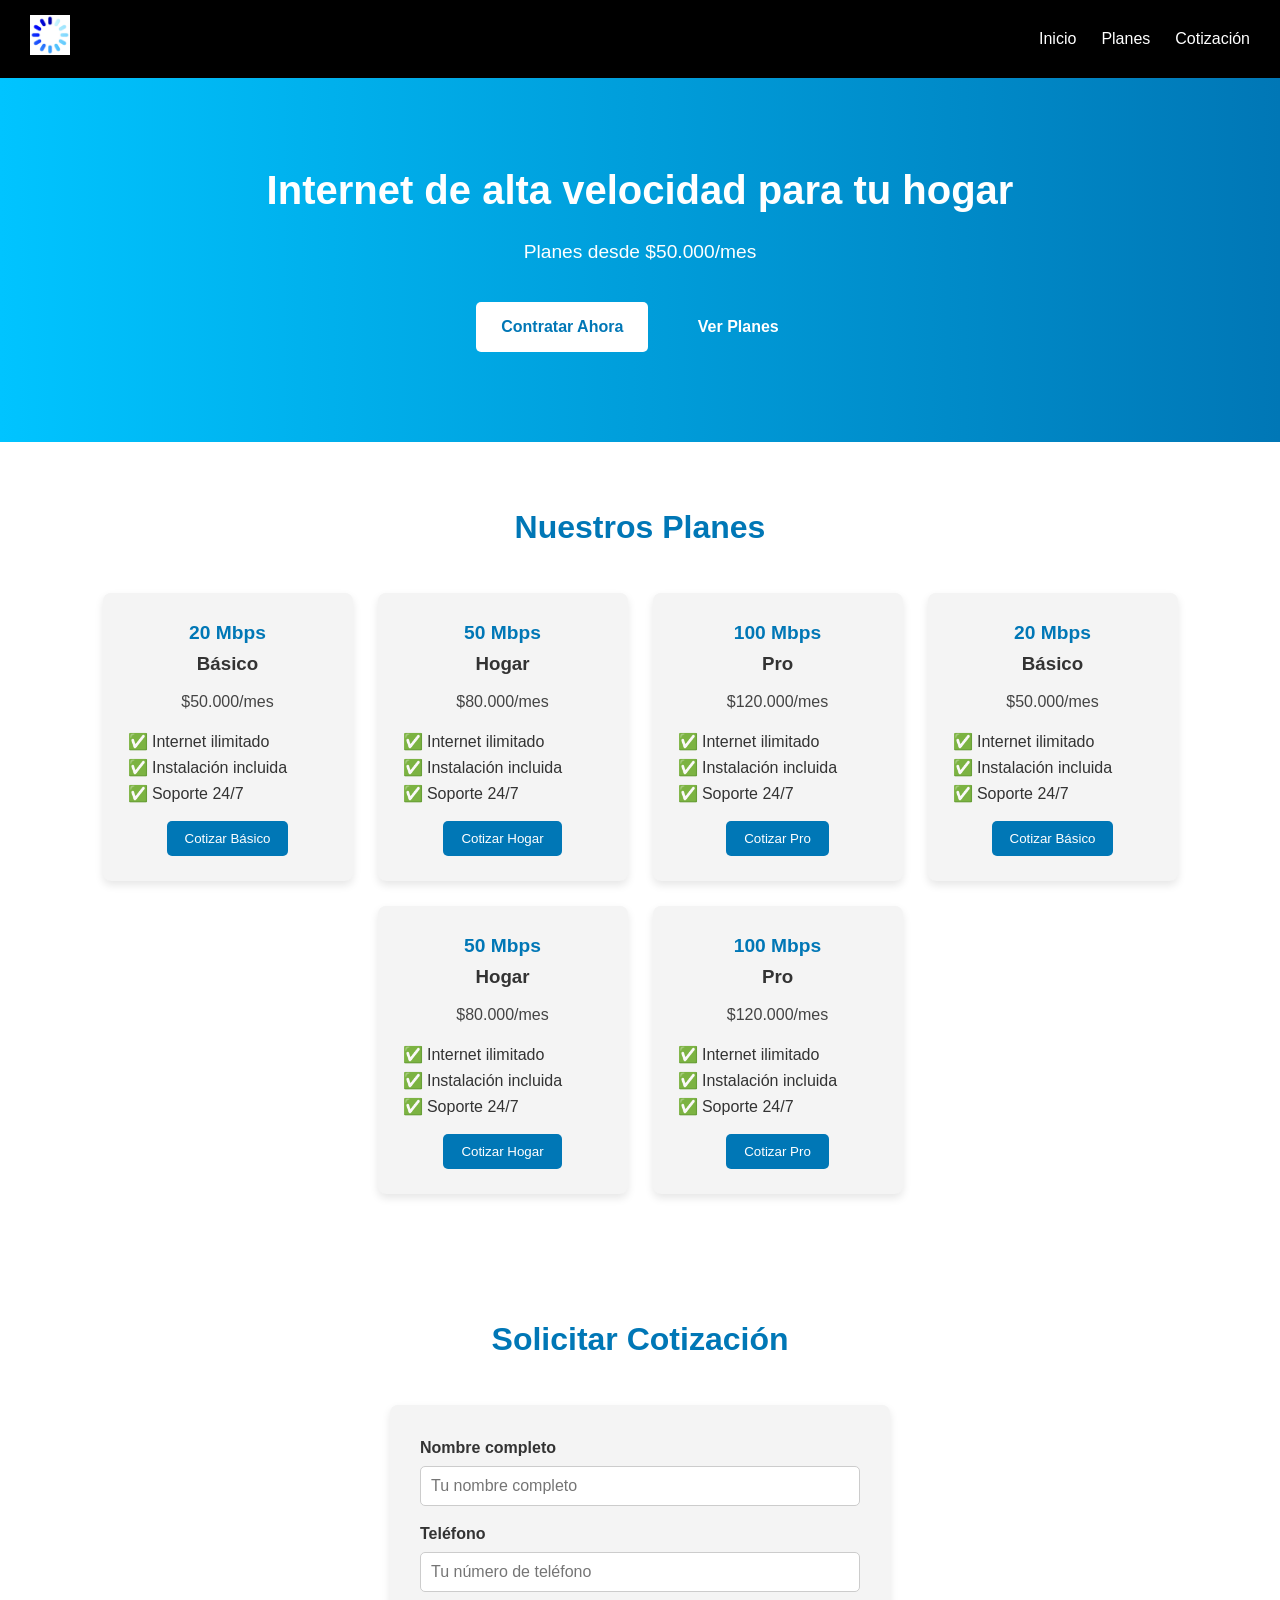
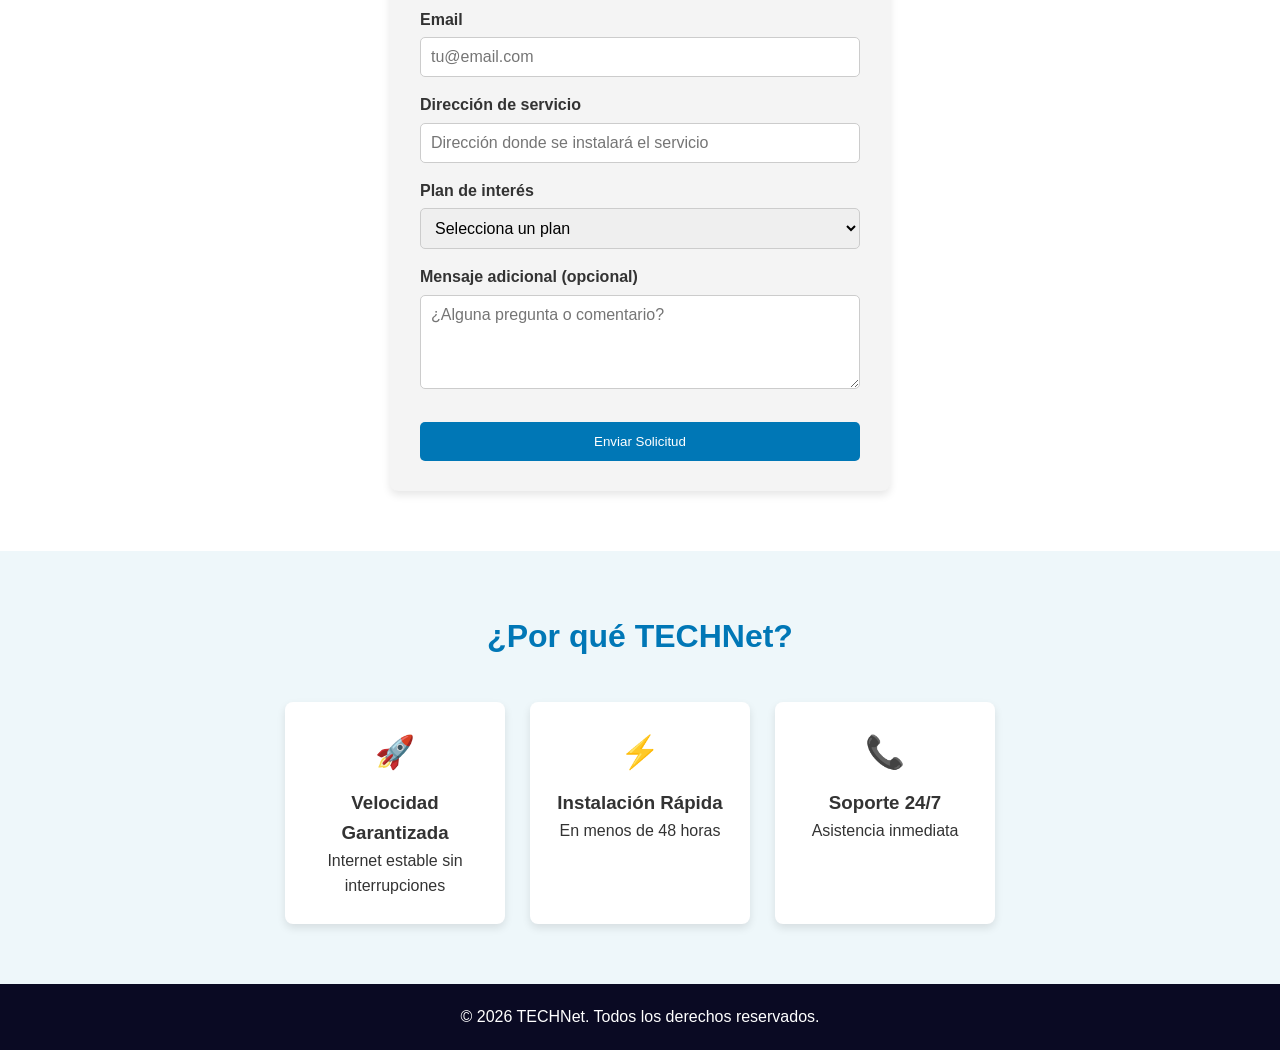
==== public/index.html @ 7743e464 "Inicio del proyecto: estructura base y modulos HTML" ====
<!doctype html>
<html lang="es">
  <head>
    <meta charset="UTF-8" />
    <meta name="viewport" content="width=device-width, initial-scale=1.0" />
    <title>TECHNet - Inicio</title>
    <link rel="stylesheet" href="styles.css" />
    <script src="script.js" defer></script>
  </head>
  <body>
    <!-- ================== NAVBAR ================== -->
    <nav class="navbar">
      <div class="logo">
        <img src="/assets/imagenes/cargando.png" alt="logo" />
      </div>
      <ul>
        <li><a href="#inicio">Inicio</a></li>
        <li><a href="#planes">Planes</a></li>
        <li><a href="#cotizacion">Cotización</a></li>
      </ul>
    </nav>

    <!-- ================== SECCIÓN INICIO ================== -->
    <section id="inicio" class="hero">
      <div class="hero-content">
        <h1>Internet de alta velocidad para tu hogar</h1>
        <p class="hero-subtitle">Planes desde $50.000/mes</p>
        <div class="hero-cta">
          <a href="#cotizacion" class="cta-primary">Contratar Ahora</a>
          <a href="#planes" class="cta-secondary">Ver Planes</a>
        </div>
      </div>
    </section>

    <!-- ================== SECCIÓN PLANES ================== -->
    <section id="planes" class="planes">
      <div class="container">
        <h2 class="section-title">Nuestros Planes</h2>
        <div class="plans-grid" id="plans-grid-index">
          <!-- Aquí se insertan los planes con JS -->
        </div>
      </div>
    </section>

    <!-- ================== SECCIÓN COTIZACIÓN ================== -->
    <section id="cotizacion" class="form-section">
      <div class="container">
        <h2 class="section-title">Solicitar Cotización</h2>
        <form id="form-cotizacion-index" class="form-cotizacion">
          <div class="form-group">
            <label for="nombre-index">Nombre completo</label>
            <input
              type="text"
              id="nombre-index"
              name="nombre"
              placeholder="Tu nombre completo"
              required
            />
          </div>

          <div class="form-group">
            <label for="telefono-index">Teléfono</label>
            <input
              type="tel"
              id="telefono-index"
              name="telefono"
              placeholder="Tu número de teléfono"
              required
            />
          </div>

          <div class="form-group">
            <label for="email-index">Email</label>
            <input
              type="email"
              id="email-index"
              name="email"
              placeholder="tu@email.com"
              required
            />
          </div>

          <div class="form-group">
            <label for="direccion-index">Dirección de servicio</label>
            <input
              type="text"
              id="direccion-index"
              name="direccion"
              placeholder="Dirección donde se instalará el servicio"
              required
            />
          </div>

          <div class="form-group">
            <label for="plan-index">Plan de interés</label>
            <select id="plan-index" name="plan" required>
              <option value="">Selecciona un plan</option>
              <option value="Básico">Básico - 20 Mbps - $50.000/mes</option>
              <option value="Hogar">Hogar - 50 Mbps - $80.000/mes</option>
              <option value="Pro">Pro - 100 Mbps - $120.000/mes</option>
            </select>
          </div>

          <div class="form-group">
            <label for="mensaje-index">Mensaje adicional (opcional)</label>
            <textarea
              id="mensaje-index"
              name="mensaje"
              rows="4"
              placeholder="¿Alguna pregunta o comentario?"
            ></textarea>
          </div>

          <button type="submit" class="submit-cta">Enviar Solicitud</button>
        </form>
      </div>
    </section>

    <!-- ================== SECCIÓN BENEFICIOS ================== -->
    <section class="benefits">
      <div class="container">
        <h2 class="section-title">¿Por qué TECHNet?</h2>
        <div class="benefits-grid">
          <div class="benefit">
            <div class="benefit-icon">🚀</div>
            <h3>Velocidad Garantizada</h3>
            <p>Internet estable sin interrupciones</p>
          </div>
          <div class="benefit">
            <div class="benefit-icon">⚡</div>
            <h3>Instalación Rápida</h3>
            <p>En menos de 48 horas</p>
          </div>
          <div class="benefit">
            <div class="benefit-icon">📞</div>
            <h3>Soporte 24/7</h3>
            <p>Asistencia inmediata</p>
          </div>
        </div>
      </div>
    </section>

    <!-- ================== FOOTER ================== -->
    <footer>
      <div class="container">
        <p>&copy; 2026 TECHNet. Todos los derechos reservados.</p>
      </div>
    </footer>

    <script src="script.js"></script>
  </body>
</html>
---- public/styles.css ----
/* Reset básico */
* {
  margin: 0;
  padding: 0;
  box-sizing: border-box;
}

body {
  font-family: "Segoe UI", Arial, sans-serif;
  line-height: 1.6;
  background: #f9f9f9;
  color: #333;
}

/* NAVBAR */
.navbar {
  display: flex;
  justify-content: space-between;
  align-items: center;
  background: #000000;
  padding: 15px 30px;
  color: #fff;
}

.navbar .logo img {
  height: 40px;
}

.navbar ul {
  list-style: none;
  display: flex;
  gap: 25px;
}

.navbar a {
  color: #fff;
  text-decoration: none;
  font-weight: 500;
}

.navbar a:hover {
  color: #00c4ff;
}

/* HERO */
.hero {
  background: linear-gradient(to right, #00c4ff, #0077b6);
  color: #fff;
  text-align: center;
  padding: 80px 20px;
}

.hero h1 {
  font-size: 2.5rem;
  margin-bottom: 15px;
}

.hero-subtitle {
  font-size: 1.2rem;
  margin-bottom: 25px;
}

.hero-cta a,
.hero-cta button {
  display: inline-block;
  margin: 10px;
  padding: 12px 25px;
  border: none;
  border-radius: 5px;
  cursor: pointer;
  font-weight: bold;
  text-decoration: none;
}

.cta-primary {
  background: #fff;
  color: #0077b6;
}

.cta-secondary {
  background: transparent;
  border: 2px solid #fff;
  color: #fff;
}

.cta-primary:hover,
.cta-secondary:hover {
  opacity: 0.8;
}

/* PLANES */
.planes {
  padding: 60px 20px;
  background: #fff;
}

.section-title {
  text-align: center;
  font-size: 2rem;
  margin-bottom: 40px;
  color: #0077b6;
}

.plans-grid {
  display: flex;
  flex-wrap: wrap;
  justify-content: center;
  gap: 25px;
}

.plan-card {
  background: #f4f4f4;
  border-radius: 8px;
  padding: 25px;
  width: 250px;
  text-align: center;
  box-shadow: 0 4px 8px rgba(0, 0, 0, 0.1);
  transition: transform 0.2s;
}

.plan-card:hover {
  transform: translateY(-5px);
}

.plan-speed {
  font-size: 1.2rem;
  font-weight: bold;
  color: #0077b6;
}

.plan-price {
  margin: 10px 0;
  font-size: 1rem;
  color: #444;
}

.plan-features {
  list-style: none;
  text-align: left;
  margin: 15px 0;
}

.plan-cta {
  display: inline-block;
  background: #0077b6;
  color: #fff;
  border: none;
  padding: 10px 18px;
  border-radius: 5px;
  cursor: pointer;
  text-decoration: none;
}

.plan-cta:hover {
  background: #005f87;
}

/* BENEFICIOS */
.benefits {
  padding: 60px 20px;
  background: #eef7fa;
}

.benefits-grid {
  display: flex;
  flex-wrap: wrap;
  justify-content: center;
  gap: 25px;
}

.benefit {
  background: #fff;
  border-radius: 8px;
  padding: 25px;
  width: 220px;
  text-align: center;
  box-shadow: 0 4px 8px rgba(0, 0, 0, 0.1);
}

.benefit-icon {
  font-size: 2rem;
  margin-bottom: 10px;
}

/* MODAL */
.modal-overlay {
  position: fixed;
  top: 0;
  left: 0;
  width: 100%;
  height: 100%;
  background: rgba(0, 0, 0, 0.6);
  display: flex;
  justify-content: center;
  align-items: center;
}

.modal {
  background: #fff;
  padding: 30px;
  border-radius: 8px;
  width: 350px;
  max-width: 90%;
}

.modal-close {
  background: transparent;
  border: none;
  font-size: 1.5rem;
  float: right;
  cursor: pointer;
}

.modal h2 {
  margin-bottom: 20px;
  color: #0077b6;
}

.modal form input {
  width: 100%;
  padding: 10px;
  margin: 8px 0;
  border: 1px solid #ccc;
  border-radius: 5px;
}

.submit-cta {
  background: #0077b6;
  color: #fff;
  border: none;
  padding: 12px;
  width: 100%;
  border-radius: 5px;
  cursor: pointer;
  margin-top: 10px;
}

.submit-cta:hover {
  background: #005f87;
}

.hidden {
  display: none;
}

/* FORMULARIO DE COTIZACIÓN */
.form-section {
  padding: 60px 20px;
  background: #fff;
}

.form-cotizacion {
  max-width: 500px;
  margin: 0 auto;
  background: #f4f4f4;
  padding: 30px;
  border-radius: 8px;
  box-shadow: 0 4px 8px rgba(0, 0, 0, 0.1);
}

.form-group {
  margin-bottom: 15px;
}

.form-group label {
  display: block;
  margin-bottom: 5px;
  font-weight: 600;
  color: #333;
}

.form-group input,
.form-group select,
.form-group textarea {
  width: 100%;
  padding: 10px;
  border: 1px solid #ccc;
  border-radius: 5px;
  font-family: inherit;
  font-size: 1rem;
}

.form-group input:focus,
.form-group select:focus,
.form-group textarea:focus {
  outline: none;
  border-color: #0077b6;
}

/* FOOTER */
footer {
  background: #0a0a23;
  color: #fff;
  text-align: center;
  padding: 20px;
}
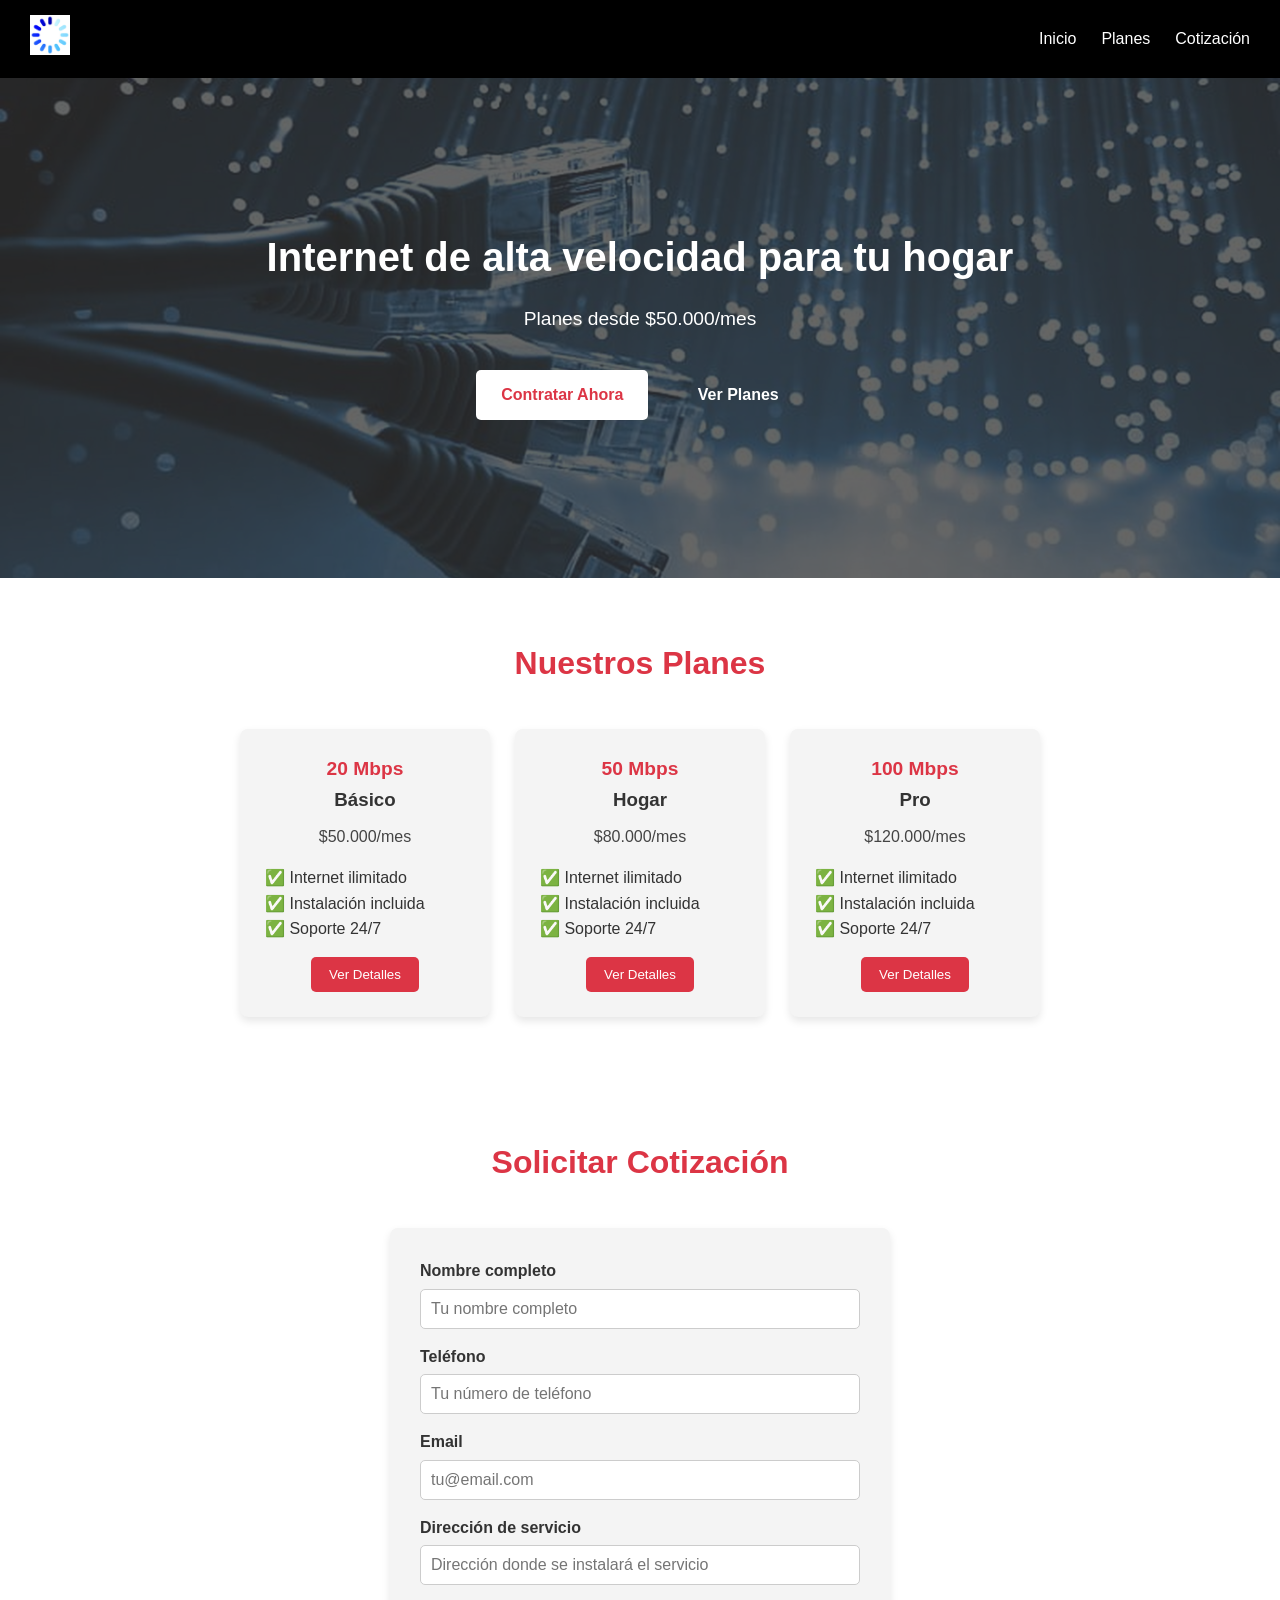
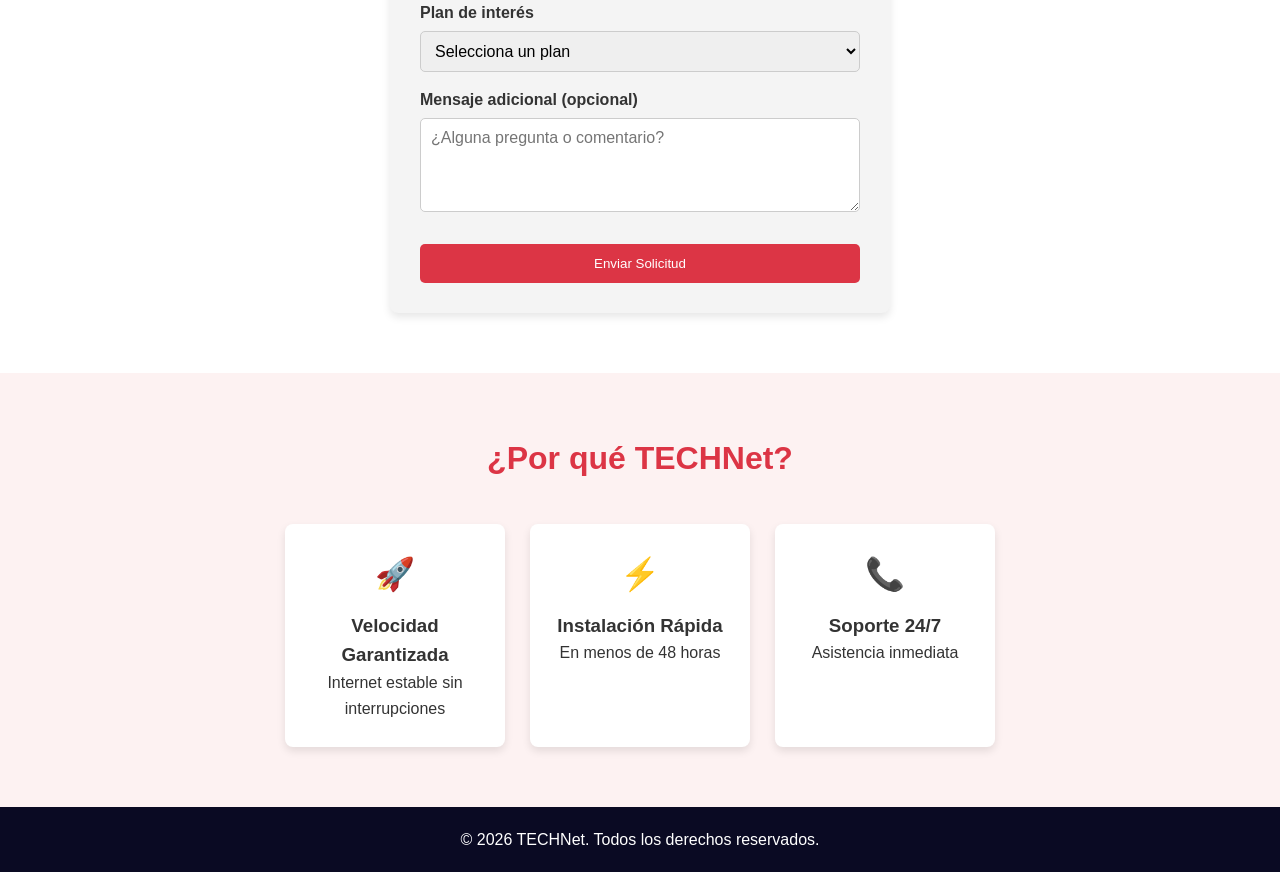
==== commit 6dd5f6ef: "Proyecto actualizado" ====
--- a/public/index.html
+++ b/public/index.html
@@ -5,7 +5,6 @@
     <meta name="viewport" content="width=device-width, initial-scale=1.0" />
     <title>TECHNet - Inicio</title>
     <link rel="stylesheet" href="styles.css" />
-    <script src="script.js" defer></script>
   </head>
   <body>
     <!-- ================== NAVBAR ================== -->
@@ -37,7 +36,7 @@
       <div class="container">
         <h2 class="section-title">Nuestros Planes</h2>
         <div class="plans-grid" id="plans-grid-index">
-          <!-- Aquí se insertan los planes con JS -->
+          <!-- Planes únicos generados por JS -->
         </div>
       </div>
     </section>
--- a/public/styles.css
+++ b/public/styles.css
@@ -39,15 +39,42 @@
 }
 
 .navbar a:hover {
-  color: #00c4ff;
+  color: #ff4757;
 }
 
 /* HERO */
 .hero {
-  background: linear-gradient(to right, #00c4ff, #0077b6);
+  background-image: url("../assets/imagenes/hero-bg.jpg");
+  background-size: cover;
+  background-position: center;
+  position: relative;
+  min-height: 500px;
+  display: flex;
+  align-items: center;
+  justify-content: center;
   color: #fff;
   text-align: center;
   padding: 80px 20px;
+}
+
+/* Esta capa pone el color rojo semitransparente encima de la imagen */
+.hero::before {
+  content: "";
+  position: absolute;
+  inset: 0;
+  background: rgba(
+    51,
+    51,
+    51,
+    0.75
+  ); /* 👈 el 0.75 controla qué tan difuminado se ve, entre 0 y 1 */
+  z-index: 0;
+}
+
+/* Esto asegura que el texto quede encima de la capa */
+.hero-content {
+  position: relative;
+  z-index: 1;
 }
 
 .hero h1 {
@@ -74,7 +101,7 @@
 
 .cta-primary {
   background: #fff;
-  color: #0077b6;
+  color: #dc3545;
 }
 
 .cta-secondary {
@@ -98,7 +125,7 @@
   text-align: center;
   font-size: 2rem;
   margin-bottom: 40px;
-  color: #0077b6;
+  color: #dc3545;
 }
 
 .plans-grid {
@@ -115,7 +142,32 @@
   width: 250px;
   text-align: center;
   box-shadow: 0 4px 8px rgba(0, 0, 0, 0.1);
-  transition: transform 0.2s;
+  transition:
+    transform 0.2s,
+    opacity 0.5s;
+  opacity: 0;
+  transform: translateY(20px);
+  cursor: pointer;
+}
+
+.plan-card.animate {
+  opacity: 1;
+  transform: translateY(0);
+}
+
+@keyframes fadeInUp {
+  from {
+    opacity: 0;
+    transform: translateY(20px);
+  }
+  to {
+    opacity: 1;
+    transform: translateY(0);
+  }
+}
+
+.plan-card {
+  animation: fadeInUp 0.5s ease forwards;
 }
 
 .plan-card:hover {
@@ -125,7 +177,7 @@
 .plan-speed {
   font-size: 1.2rem;
   font-weight: bold;
-  color: #0077b6;
+  color: #dc3545;
 }
 
 .plan-price {
@@ -142,7 +194,7 @@
 
 .plan-cta {
   display: inline-block;
-  background: #0077b6;
+  background: #dc3545;
   color: #fff;
   border: none;
   padding: 10px 18px;
@@ -152,13 +204,13 @@
 }
 
 .plan-cta:hover {
-  background: #005f87;
+  background: #c82333;
 }
 
 /* BENEFICIOS */
 .benefits {
   padding: 60px 20px;
-  background: #eef7fa;
+  background: #fdf2f2;
 }
 
 .benefits-grid {
@@ -213,7 +265,7 @@
 
 .modal h2 {
   margin-bottom: 20px;
-  color: #0077b6;
+  color: #dc3545;
 }
 
 .modal form input {
@@ -225,7 +277,7 @@
 }
 
 .submit-cta {
-  background: #0077b6;
+  background: #dc3545;
   color: #fff;
   border: none;
   padding: 12px;
@@ -236,7 +288,7 @@
 }
 
 .submit-cta:hover {
-  background: #005f87;
+  background: #c82333;
 }
 
 .hidden {
@@ -284,7 +336,7 @@
 .form-group select:focus,
 .form-group textarea:focus {
   outline: none;
-  border-color: #0077b6;
+  border-color: #dc3545;
 }
 
 /* FOOTER */
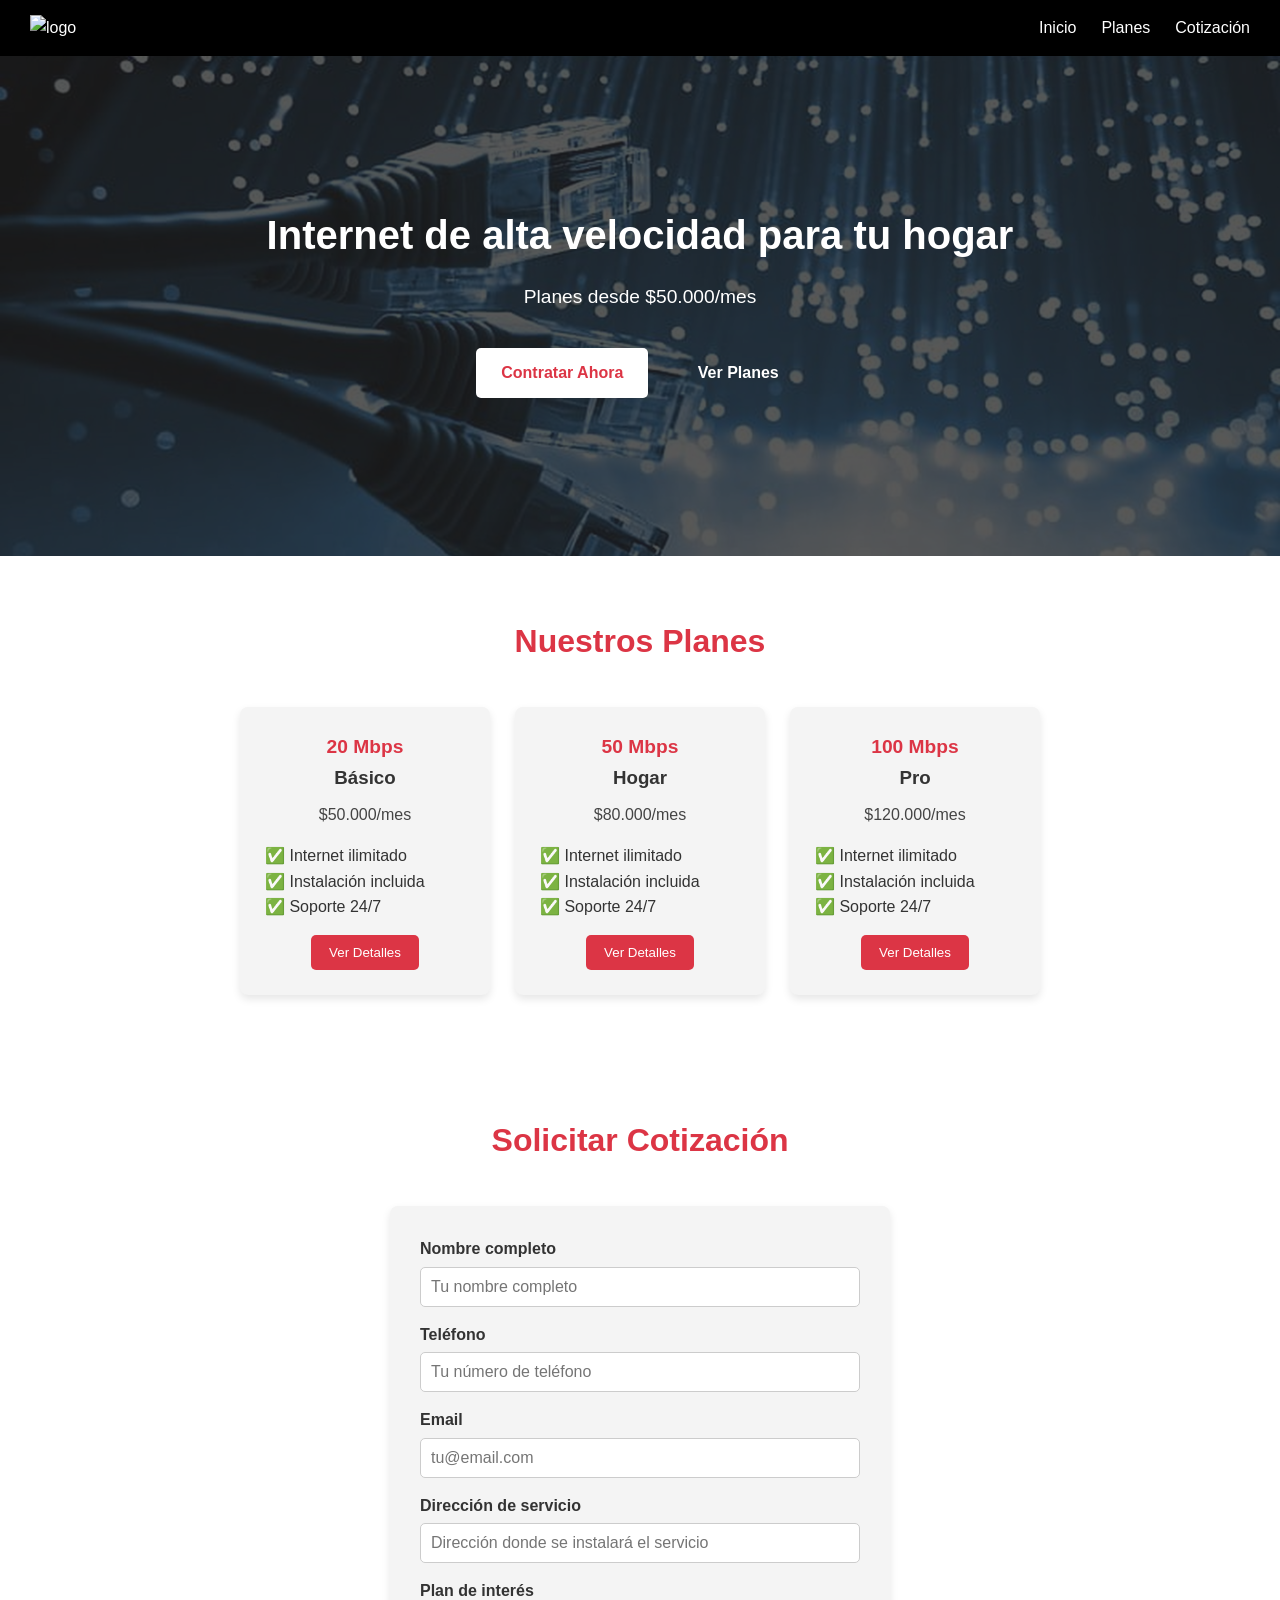
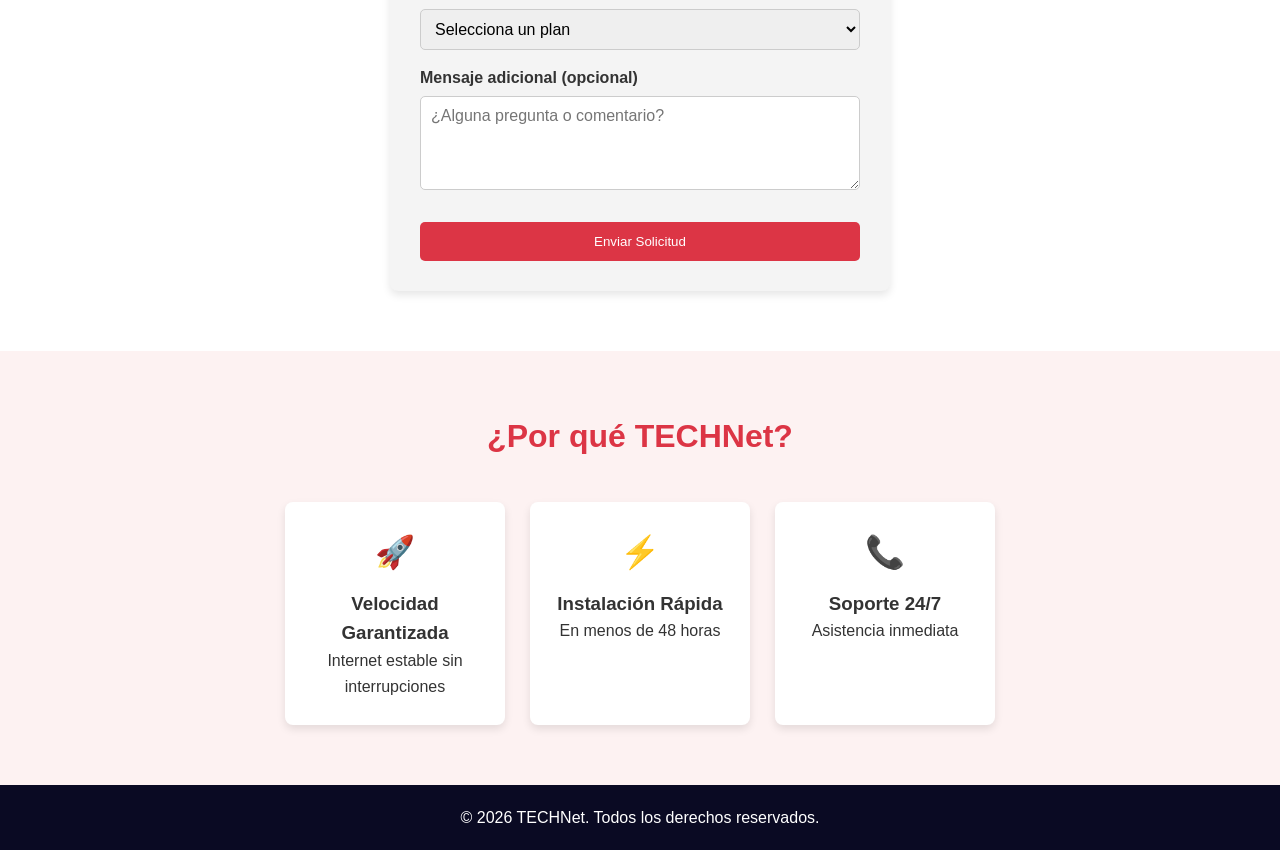
==== commit 436692aa: "Proyecto actualizado" ====
--- a/public/index.html
+++ b/public/index.html
@@ -10,7 +10,7 @@
     <!-- ================== NAVBAR ================== -->
     <nav class="navbar">
       <div class="logo">
-        <img src="/assets/imagenes/cargando.png" alt="logo" />
+        <img src="public/assets/imagenes/cargando.png" alt="logo" />
       </div>
       <ul>
         <li><a href="#inicio">Inicio</a></li>
--- a/public/styles.css
+++ b/public/styles.css
@@ -44,7 +44,7 @@
 
 /* HERO */
 .hero {
-  background-image: url("../assets/imagenes/hero-bg.jpg");
+  background-image: url("../public/assets/imagenes/hero-bg.jpg");
   background-size: cover;
   background-position: center;
   position: relative;
@@ -62,12 +62,7 @@
   content: "";
   position: absolute;
   inset: 0;
-  background: rgba(
-    51,
-    51,
-    51,
-    0.75
-  ); /* 👈 el 0.75 controla qué tan difuminado se ve, entre 0 y 1 */
+  background: rgba(32, 32, 32, 0.75);
   z-index: 0;
 }
 
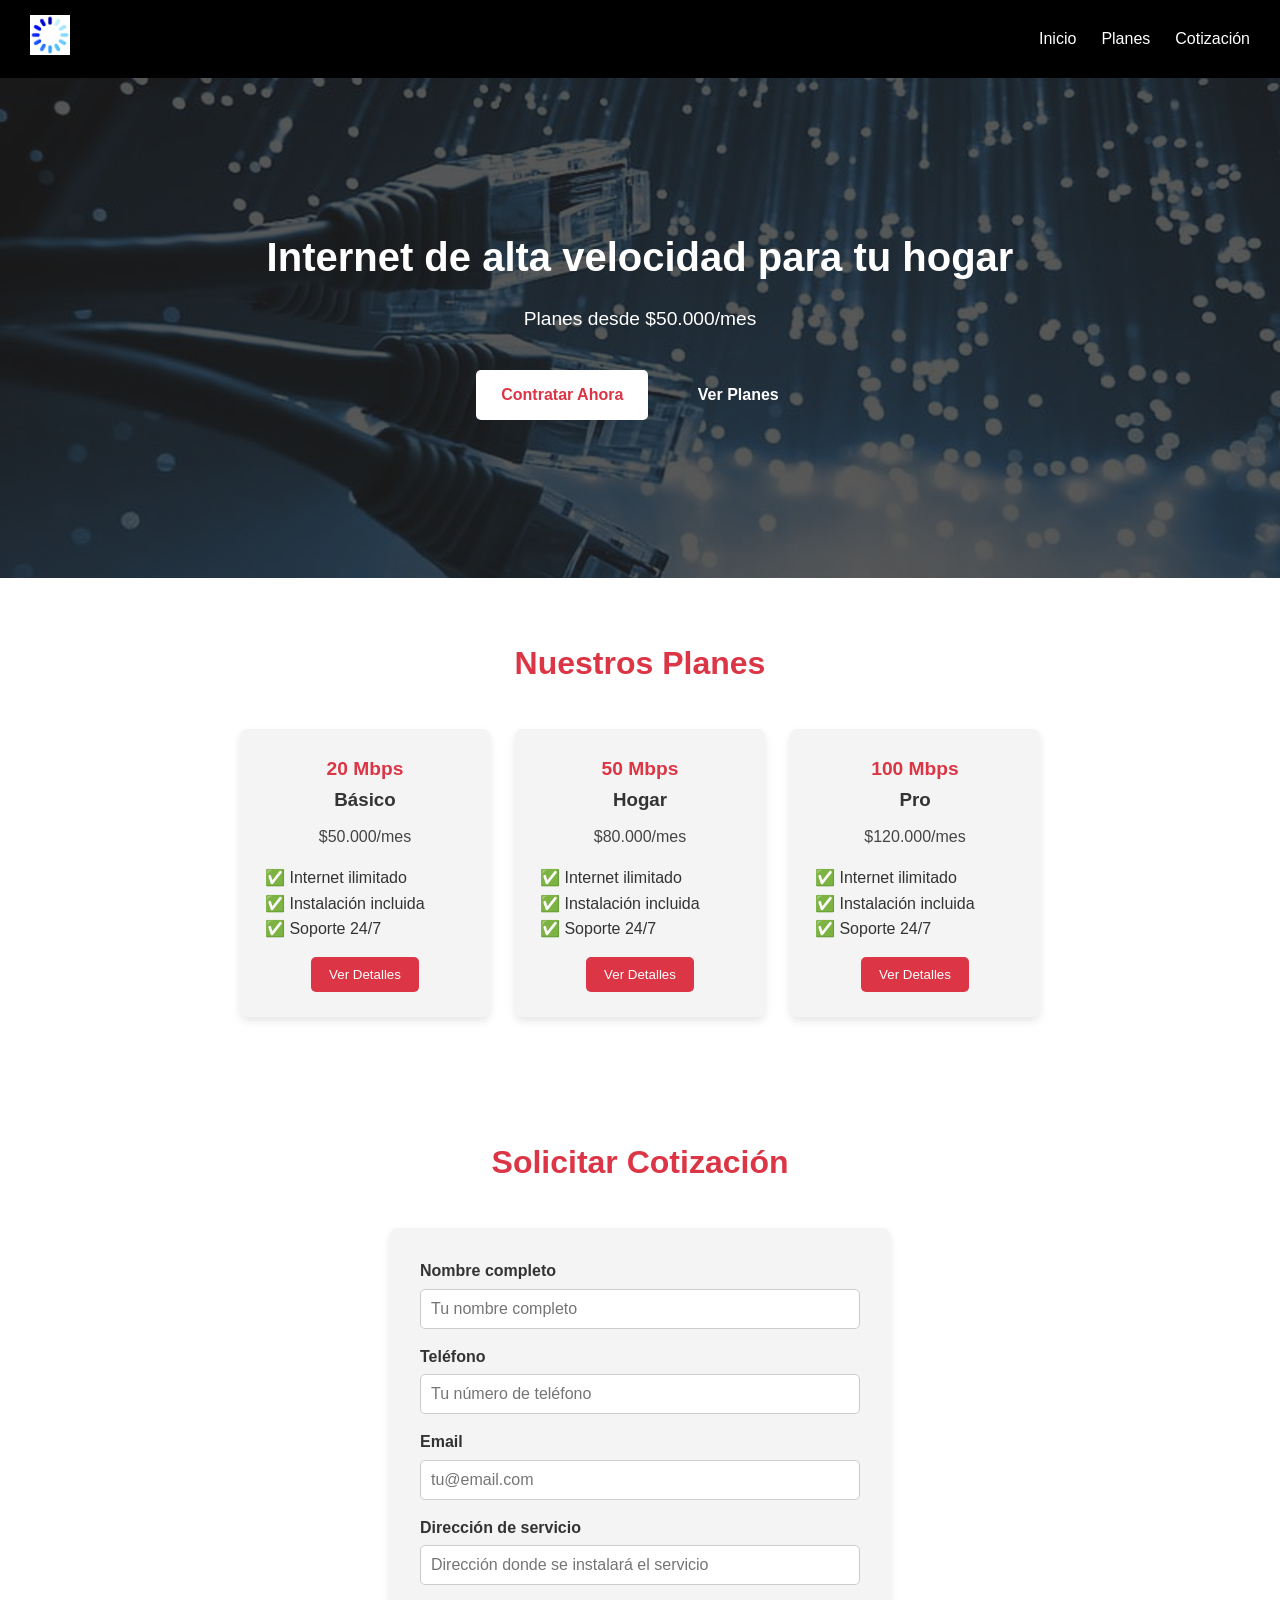
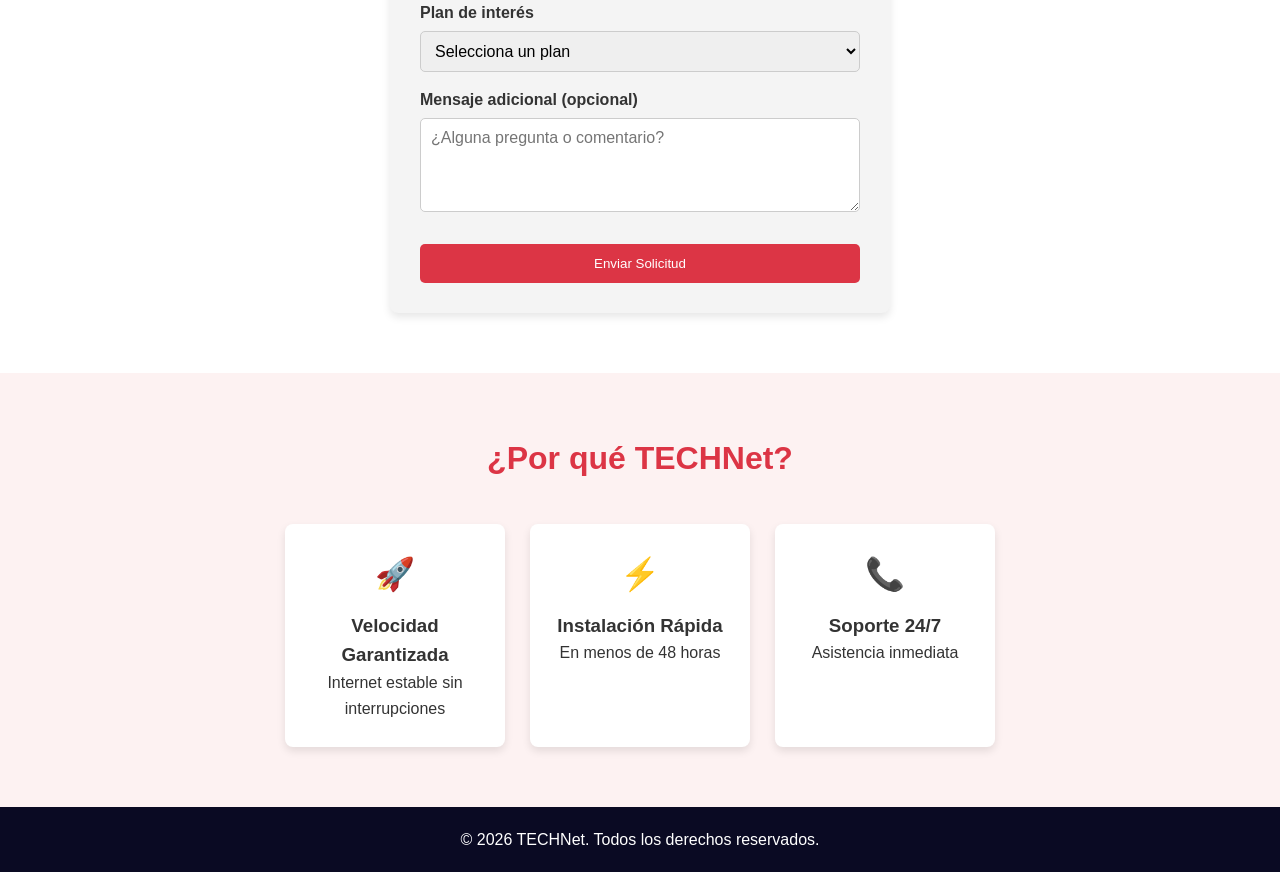
==== commit 45be4218: "Proyecto actualizado" ====
--- a/public/index.html
+++ b/public/index.html
@@ -10,7 +10,7 @@
     <!-- ================== NAVBAR ================== -->
     <nav class="navbar">
       <div class="logo">
-        <img src="public/assets/imagenes/cargando.png" alt="logo" />
+        <img src="../public/assets/imagenes/cargando.png" alt="logo" />
       </div>
       <ul>
         <li><a href="#inicio">Inicio</a></li>
